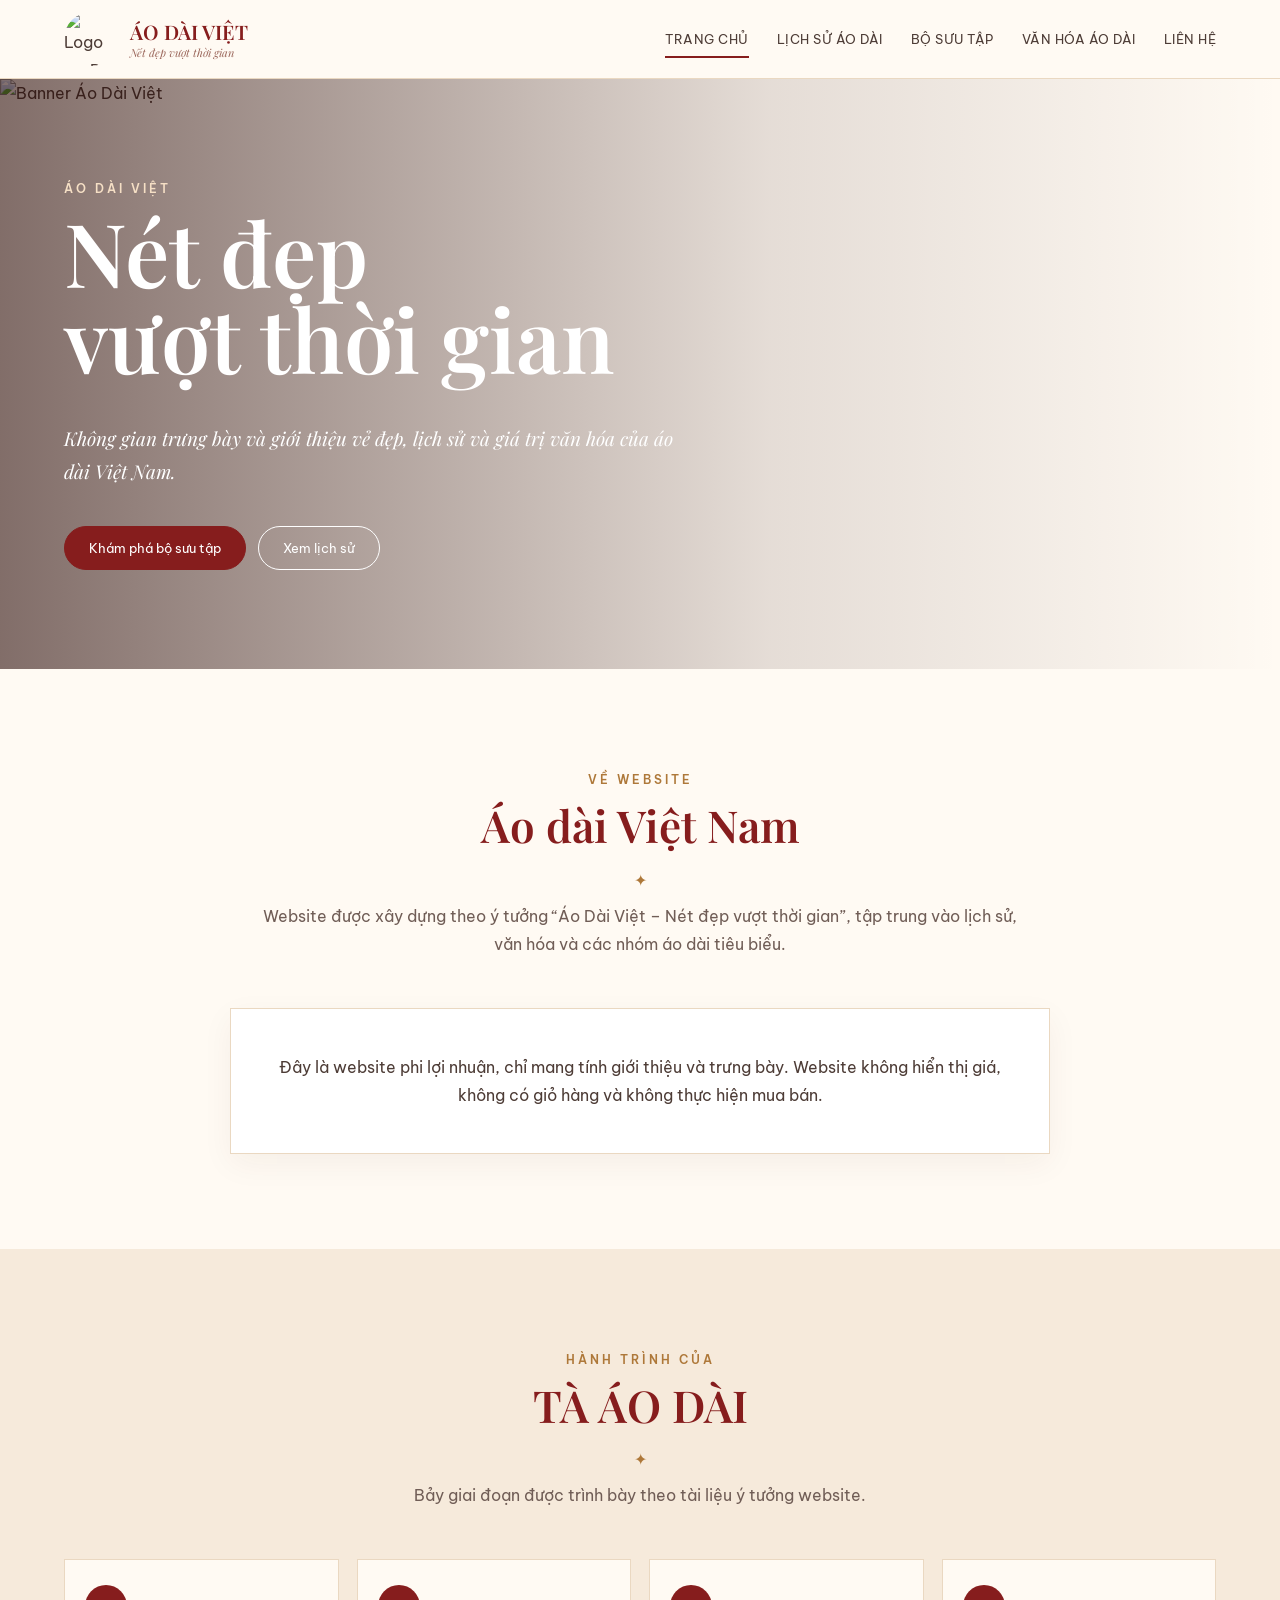
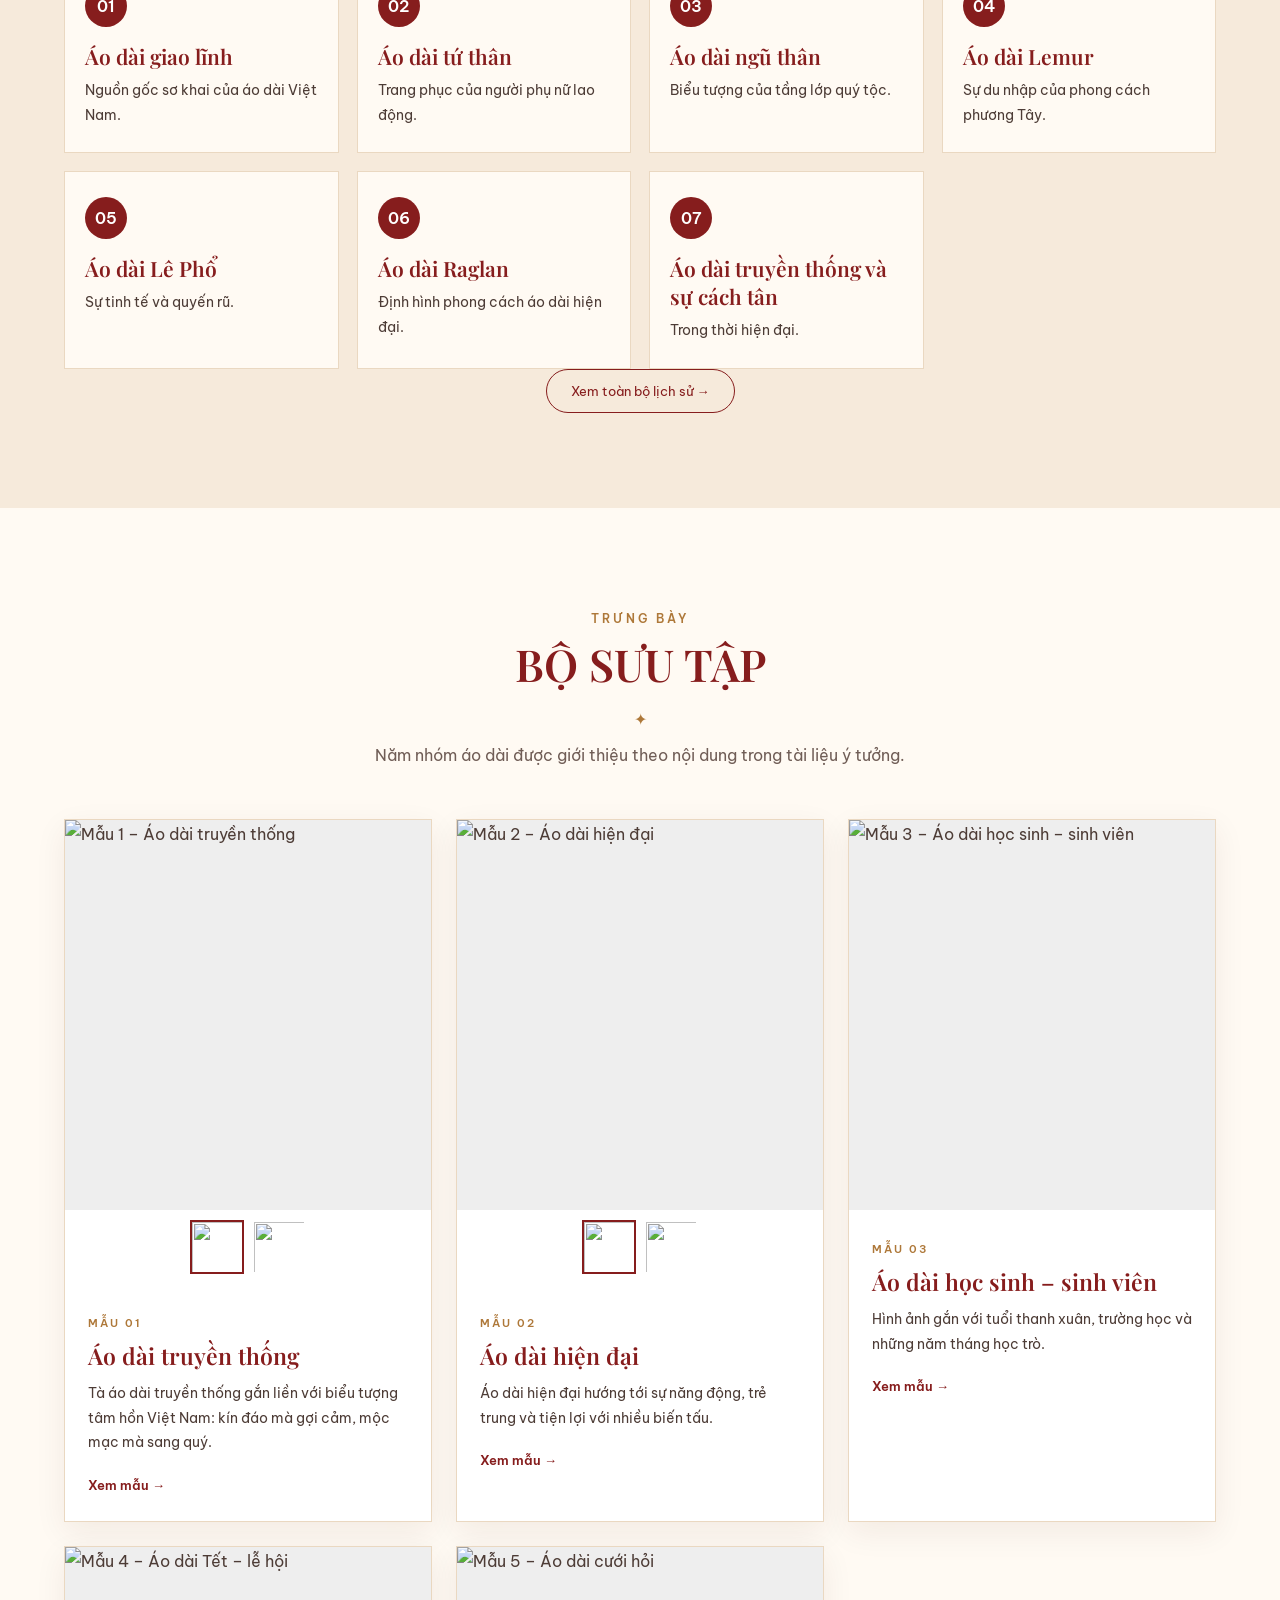
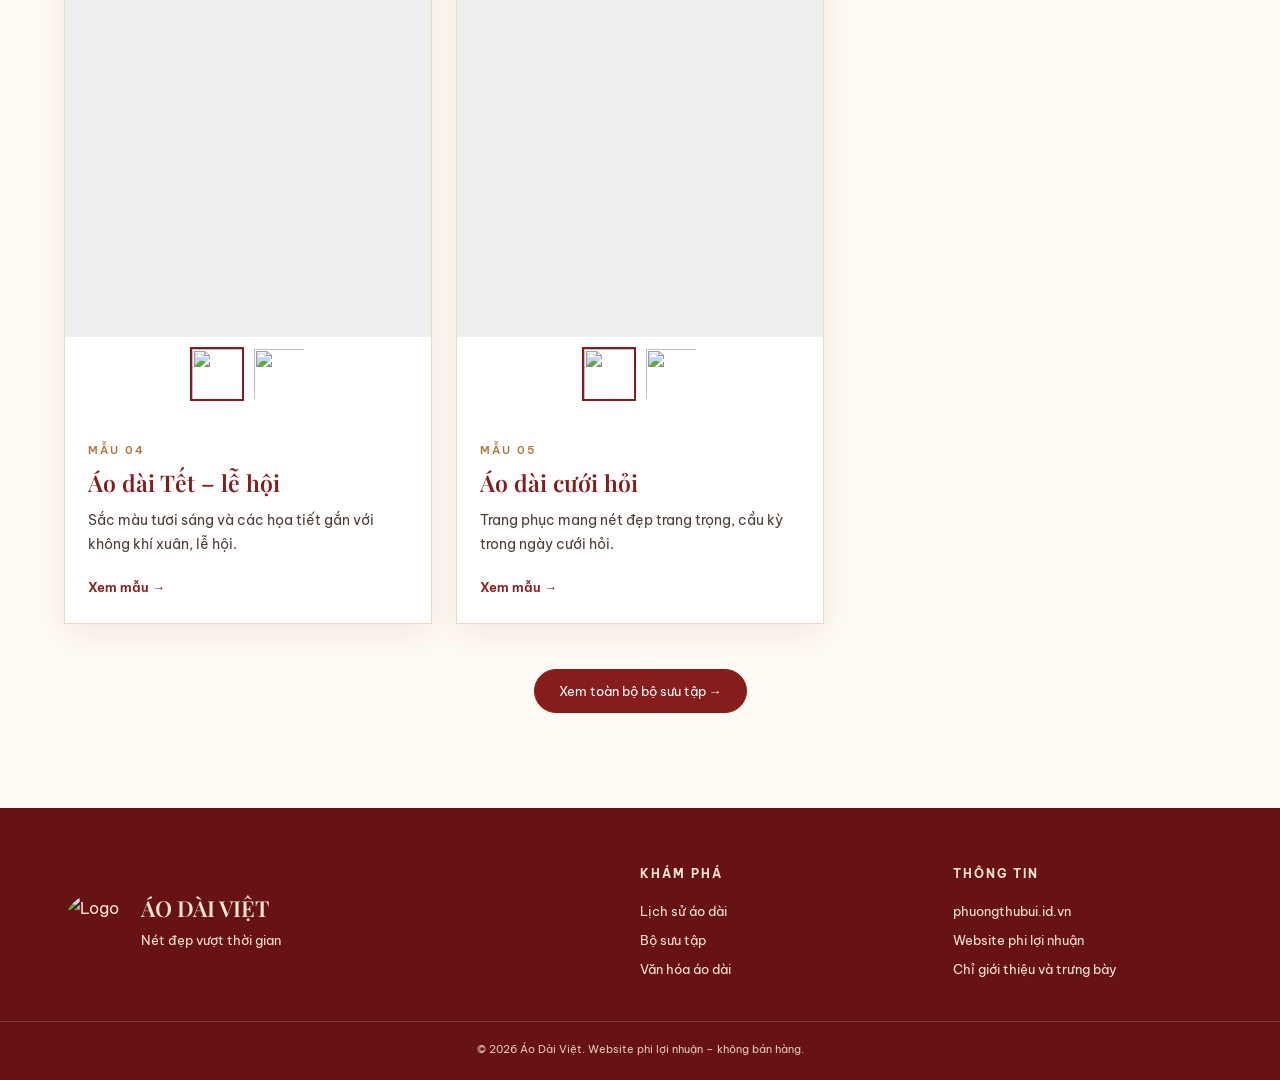
==== index.html @ 0f07a764 "Add files via upload" ====
<!DOCTYPE html>
<html lang="vi">
<head>
<meta charset="UTF-8">
<meta name="viewport" content="width=device-width, initial-scale=1.0">
<meta name="description" content="Áo Dài Việt – Nét đẹp vượt thời gian. Website phi lợi nhuận trưng bày và giới thiệu áo dài Việt Nam.">
<title>Áo Dài Việt – Nét đẹp vượt thời gian</title>
<link rel="preconnect" href="https://fonts.googleapis.com">
<link rel="preconnect" href="https://fonts.gstatic.com" crossorigin>
<link href="https://fonts.googleapis.com/css2?family=Be+Vietnam+Pro:wght@300;400;500;600;700&family=Playfair+Display:wght@500;600;700&display=swap" rel="stylesheet">
<link rel="stylesheet" href="style.css">
</head>
<body>
<header class="site-header">
  <div class="container header-inner">
    <a class="brand" href="index.html"><img src="img/logo.png" alt="Logo Áo Dài Việt"><span><b>ÁO DÀI VIỆT</b><small>Nét đẹp vượt thời gian</small></span></a>
    <button class="menu-toggle" aria-label="Mở menu" aria-expanded="false">☰</button>
    <nav class="nav">
      <a class="active" href="index.html">Trang chủ</a>
      <a href="lich-su.html">Lịch sử áo dài</a>
      <a href="bo-suu-tap.html">Bộ sưu tập</a>
      <a href="van-hoa.html">Văn hóa áo dài</a>
      <a href="lien-he.html">Liên hệ</a>
    </nav>
  </div>
</header>

<main>
<section class="hero">
  <img src="img/banner.png" alt="Banner Áo Dài Việt">
  <div class="hero-shade"></div>
  <div class="hero-content container">
    <span class="eyebrow light">ÁO DÀI VIỆT</span>
    <h1>Nét đẹp<br>vượt thời gian</h1>
    <p>Không gian trưng bày và giới thiệu vẻ đẹp, lịch sử và giá trị văn hóa của áo dài Việt Nam.</p>
    <div class="hero-actions"><a class="btn btn-red" href="bo-suu-tap.html">Khám phá bộ sưu tập</a><a class="btn btn-outline" href="lich-su.html">Xem lịch sử</a></div>
  </div>
</section>

<section class="intro section">
  <div class="section-head">
    <span class="eyebrow">VỀ WEBSITE</span>
    <h2>Áo dài Việt Nam</h2>
    <div class="ornament">✦</div>
    <p>Website được xây dựng theo ý tưởng “Áo Dài Việt – Nét đẹp vượt thời gian”, tập trung vào lịch sử, văn hóa và các nhóm áo dài tiêu biểu.</p>
  </div>
  <div class="intro-box container narrow">
    <p>Đây là website phi lợi nhuận, chỉ mang tính giới thiệu và trưng bày. Website không hiển thị giá, không có giỏ hàng và không thực hiện mua bán.</p>
  </div>
</section>

<section class="history-preview section alt">
  <div class="section-head">
    <span class="eyebrow">HÀNH TRÌNH CỦA</span>
    <h2>TÀ ÁO DÀI</h2>
    <div class="ornament">✦</div>
    <p>Bảy giai đoạn được trình bày theo tài liệu ý tưởng website.</p>
  </div>
  <div class="timeline-grid container">
    <article><span>01</span><h3>Áo dài giao lĩnh</h3><p>Nguồn gốc sơ khai của áo dài Việt Nam.</p></article>
    <article><span>02</span><h3>Áo dài tứ thân</h3><p>Trang phục của người phụ nữ lao động.</p></article>
    <article><span>03</span><h3>Áo dài ngũ thân</h3><p>Biểu tượng của tầng lớp quý tộc.</p></article>
    <article><span>04</span><h3>Áo dài Lemur</h3><p>Sự du nhập của phong cách phương Tây.</p></article>
    <article><span>05</span><h3>Áo dài Lê Phổ</h3><p>Sự tinh tế và quyến rũ.</p></article>
    <article><span>06</span><h3>Áo dài Raglan</h3><p>Định hình phong cách áo dài hiện đại.</p></article>
    <article><span>07</span><h3>Áo dài truyền thống và sự cách tân</h3><p>Trong thời hiện đại.</p></article>
  </div>
  <div class="center"><a class="btn" href="lich-su.html">Xem toàn bộ lịch sử →</a></div>
</section>

<section class="collection section">
  <div class="section-head">
    <span class="eyebrow">TRƯNG BÀY</span>
    <h2>BỘ SƯU TẬP</h2>
    <div class="ornament">✦</div>
    <p>Năm nhóm áo dài được giới thiệu theo nội dung trong tài liệu ý tưởng.</p>
  </div>
  <div class="product-grid container">
    <article class="product-card">
      <div class="product-gallery"><img id="p1" src="img/mau-1.png" alt="Mẫu 1 – Áo dài truyền thống"><div class="thumbs"><img class="selected" src="img/mau-1.png" data-target="p1"><img src="img/mau-2.png" data-target="p1"></div></div>
      <div class="product-body"><span>MẪU 01</span><h3>Áo dài truyền thống</h3><p>Tà áo dài truyền thống gắn liền với biểu tượng tâm hồn Việt Nam: kín đáo mà gợi cảm, mộc mạc mà sang quý.</p><a href="bo-suu-tap.html#truyen-thong">Xem mẫu →</a></div>
    </article>
    <article class="product-card">
      <div class="product-gallery"><img id="p2" src="img/mau-3.png" alt="Mẫu 2 – Áo dài hiện đại"><div class="thumbs"><img class="selected" src="img/mau-3.png" data-target="p2"><img src="img/mau-4.png" data-target="p2"></div></div>
      <div class="product-body"><span>MẪU 02</span><h3>Áo dài hiện đại</h3><p>Áo dài hiện đại hướng tới sự năng động, trẻ trung và tiện lợi với nhiều biến tấu.</p><a href="bo-suu-tap.html#hien-dai">Xem mẫu →</a></div>
    </article>
    <article class="product-card">
      <div class="product-gallery"><img id="p3" src="img/mau-5.png" alt="Mẫu 3 – Áo dài học sinh – sinh viên"></div>
      <div class="product-body"><span>MẪU 03</span><h3>Áo dài học sinh – sinh viên</h3><p>Hình ảnh gắn với tuổi thanh xuân, trường học và những năm tháng học trò.</p><a href="bo-suu-tap.html#hoc-sinh">Xem mẫu →</a></div>
    </article>
    <article class="product-card">
      <div class="product-gallery"><img id="p4" src="img/mau-6.png" alt="Mẫu 4 – Áo dài Tết – lễ hội"><div class="thumbs"><img class="selected" src="img/mau-6.png" data-target="p4"><img src="img/mau-7.png" data-target="p4"></div></div>
      <div class="product-body"><span>MẪU 04</span><h3>Áo dài Tết – lễ hội</h3><p>Sắc màu tươi sáng và các họa tiết gắn với không khí xuân, lễ hội.</p><a href="bo-suu-tap.html#tet-le-hoi">Xem mẫu →</a></div>
    </article>
    <article class="product-card">
      <div class="product-gallery"><img id="p5" src="img/mau-8.png" alt="Mẫu 5 – Áo dài cưới hỏi"><div class="thumbs"><img class="selected" src="img/mau-8.png" data-target="p5"><img src="img/mau-9.png" data-target="p5"></div></div>
      <div class="product-body"><span>MẪU 05</span><h3>Áo dài cưới hỏi</h3><p>Trang phục mang nét đẹp trang trọng, cầu kỳ trong ngày cưới hỏi.</p><a href="bo-suu-tap.html#cuoi-hoi">Xem mẫu →</a></div>
    </article>
  </div>
  <div class="center next"><a class="btn btn-red" href="bo-suu-tap.html">Xem toàn bộ bộ sưu tập →</a></div>
</section>
</main>

<footer class="footer">
  <div class="container footer-grid">
    <div class="footer-brand"><img src="img/logo.png" alt="Logo"><div><h3>ÁO DÀI VIỆT</h3><p>Nét đẹp vượt thời gian</p></div></div>
    <div><h4>KHÁM PHÁ</h4><a href="lich-su.html">Lịch sử áo dài</a><a href="bo-suu-tap.html">Bộ sưu tập</a><a href="van-hoa.html">Văn hóa áo dài</a></div>
    <div><h4>THÔNG TIN</h4><p>phuongthubui.id.vn</p><p>Website phi lợi nhuận</p><p>Chỉ giới thiệu và trưng bày</p></div>
  </div>
  <div class="copyright">© <span id="year"></span> Áo Dài Việt. Website phi lợi nhuận – không bán hàng.</div>
</footer>
<script src="script.js"></script>
</body>
</html>
---- style.css ----
:root{--red:#861d1d;--red2:#681313;--cream:#fbf4e9;--paper:#fffaf3;--gold:#ae7839;--text:#4d3c36;--line:#ead8c1}*{box-sizing:border-box}html{scroll-behavior:smooth}body{margin:0;font-family:'Be Vietnam Pro',sans-serif;background:var(--paper);color:var(--text);line-height:1.75}img{max-width:100%;display:block}a{text-decoration:none;color:inherit}.container{width:min(1160px,90%);margin:auto}.narrow{max-width:820px}.center{text-align:center}.site-header{position:sticky;top:0;z-index:100;background:rgba(255,250,243,.97);backdrop-filter:blur(10px);border-bottom:1px solid var(--line)}.header-inner{height:78px;display:flex;align-items:center;justify-content:space-between}.brand{display:flex;align-items:center;gap:12px}.brand img{width:54px;height:54px;border-radius:50%;object-fit:cover}.brand b{display:block;font:600 20px 'Playfair Display',serif;color:var(--red)}.brand small{display:block;color:#9b675b;font:italic 11px 'Playfair Display',serif}.nav{display:flex;gap:28px;align-items:center}.nav a{font-size:13px;text-transform:uppercase;letter-spacing:.5px;padding:26px 0;position:relative}.nav a:after{content:'';position:absolute;left:0;right:100%;bottom:18px;height:2px;background:var(--red);transition:.25s}.nav a:hover:after,.nav a.active:after{right:0}.menu-toggle{display:none;border:0;background:none;font-size:25px;color:var(--red)}.hero{height:590px;position:relative;overflow:hidden}.hero>img{width:100%;height:100%;object-fit:cover}.hero-shade{position:absolute;inset:0;background:linear-gradient(90deg,rgba(39,8,5,.58),rgba(39,8,5,.12) 60%,transparent)}.hero-content{position:absolute;inset:0;display:flex;flex-direction:column;justify-content:center;color:#fff}.eyebrow{display:inline-block;color:var(--gold);font-size:12px;letter-spacing:3px;font-weight:600}.eyebrow.light{color:#f5dfc5}.hero h1{font:600 clamp(48px,7vw,88px)/.98 'Playfair Display',serif;margin:10px 0 22px;max-width:700px}.hero p{font-family:'Playfair Display',serif;font-style:italic;font-size:19px;max-width:620px}.hero-actions{display:flex;gap:12px;margin-top:18px}.btn{display:inline-block;border:1px solid var(--red);padding:10px 24px;border-radius:30px;color:var(--red);font-size:13px;transition:.25s}.btn:hover{transform:translateY(-2px);box-shadow:0 8px 20px rgba(80,20,10,.12)}.btn-red{background:var(--red);color:#fff}.btn-outline{border-color:#fff;color:#fff}.section{padding:95px 0}.section.alt{background:#f6eadb}.section-head{text-align:center;max-width:780px;margin:0 auto 50px}.section-head h2,.page-hero h1{font:600 44px/1.15 'Playfair Display',serif;color:var(--red);margin:8px 0 15px}.section-head p{margin:0;color:#705d56}.ornament{color:var(--gold);margin:8px 0}.intro-box{background:#fff;border:1px solid var(--line);padding:28px 35px;text-align:center;box-shadow:0 10px 30px rgba(70,30,10,.05)}.timeline-grid{display:grid;grid-template-columns:repeat(4,1fr);gap:18px}.timeline-grid article{background:var(--paper);border:1px solid var(--line);padding:25px 20px;min-height:190px;transition:.25s}.timeline-grid article:hover{transform:translateY(-5px);box-shadow:0 12px 25px rgba(80,30,10,.09)}.timeline-grid span,.history-number{display:inline-flex;align-items:center;justify-content:center;width:42px;height:42px;border-radius:50%;background:var(--red);color:#fff;font-weight:600}.timeline-grid h3{font:600 21px 'Playfair Display',serif;color:var(--red);margin:15px 0 8px}.timeline-grid p{margin:0;font-size:14px}.product-grid{display:grid;grid-template-columns:repeat(3,1fr);gap:24px}.product-card{background:#fff;border:1px solid var(--line);box-shadow:0 10px 30px rgba(70,30,10,.07);overflow:hidden;transition:.25s}.product-card:hover{transform:translateY(-5px)}.product-gallery{background:#eee}.product-gallery>img{width:100%;height:390px;object-fit:cover}.thumbs{display:flex;gap:8px;padding:10px;justify-content:center;background:#fff}.thumbs img{width:54px;height:54px;object-fit:cover;border:2px solid transparent;cursor:pointer}.thumbs img.selected,.thumbs img:hover{border-color:var(--red)}.product-body{padding:23px}.product-body>span,.product-tag{font-size:11px;letter-spacing:2px;color:var(--gold);font-weight:600}.product-body h3{font:600 23px 'Playfair Display',serif;color:var(--red);margin:5px 0 10px}.product-body p{font-size:14px;margin:0 0 15px}.product-body>a{color:var(--red);font-weight:600;font-size:13px}.next{margin-top:45px}.footer{background:var(--red2);color:#f8e7d2;padding:55px 0 20px}.footer-grid{display:grid;grid-template-columns:2fr 1fr 1fr;gap:50px}.footer-brand{display:flex;gap:15px;align-items:center}.footer-brand img{width:62px;height:62px;border-radius:50%}.footer h3{font:600 22px 'Playfair Display',serif;margin:0}.footer h4{font-size:12px;letter-spacing:2px;margin-top:0}.footer a,.footer p{display:block;font-size:13px;margin:6px 0}.copyright{text-align:center;border-top:1px solid rgba(255,255,255,.18);margin-top:35px;padding-top:18px;font-size:11px;opacity:.85}.page-hero{background:linear-gradient(120deg,#f6eadb,#fffaf3);padding:80px 0}.page-hero p{max-width:700px}.history-full{background:#fbf4e9}.timeline-full{position:relative}.timeline-full:before{content:'';position:absolute;left:21px;top:0;bottom:0;width:1px;background:#d9b98d}.timeline-full article{position:relative;display:grid;grid-template-columns:55px 1fr;gap:25px;margin-bottom:55px}.timeline-full h2{font:600 30px/1.25 'Playfair Display',serif;color:var(--red);margin:0 0 15px}.timeline-full p{margin:0 0 15px}.detail-product{display:grid;grid-template-columns:45% 55%;background:#fff;border:1px solid var(--line);margin-bottom:35px;box-shadow:0 10px 30px rgba(70,30,10,.06)}.detail-images{padding:22px}.detail-images .product-gallery>img{height:520px}.detail-copy{padding:38px 40px}.detail-copy h2{font:600 34px 'Playfair Display',serif;color:var(--red);margin:5px 0 15px}.detail-copy h4{color:var(--gold);margin:25px 0 8px}.detail-copy ul{padding-left:20px}.culture-grid{display:grid;grid-template-columns:repeat(3,1fr);gap:22px}.culture-grid article,.info-box{background:#fff;border:1px solid var(--line);padding:28px;box-shadow:0 8px 25px rgba(70,30,10,.05)}.culture-grid h3{font:600 23px 'Playfair Display',serif;color:var(--red);margin-top:0}.contact-grid{display:grid;grid-template-columns:1fr 1fr;gap:25px}.contact-form{display:grid;gap:14px}.contact-form input,.contact-form textarea{width:100%;border:1px solid #dcc6aa;padding:13px 15px;font:inherit;background:#fffaf3}.contact-form textarea{min-height:150px;resize:vertical}.notice{margin-top:15px;padding:12px 15px;background:#f6eadb;border-left:3px solid var(--gold);font-size:13px}
@media(max-width:900px){.nav{gap:14px}.nav a{font-size:11px}.timeline-grid{grid-template-columns:repeat(2,1fr)}.product-grid{grid-template-columns:repeat(2,1fr)}.detail-product{grid-template-columns:1fr}.culture-grid{grid-template-columns:repeat(2,1fr)}.footer-grid{grid-template-columns:1fr 1fr}}
@media(max-width:680px){.header-inner{height:68px}.brand img{width:46px;height:46px}.brand b{font-size:16px}.brand small{font-size:9px}.menu-toggle{display:block}.nav{display:none;position:absolute;top:68px;left:0;right:0;background:var(--paper);padding:10px 5%;border-bottom:1px solid var(--line);flex-direction:column;align-items:flex-start;gap:0}.nav.open{display:flex}.nav a{width:100%;padding:10px 0}.nav a:after{bottom:5px}.hero{height:510px}.hero-content{padding:0 5%}.hero h1{font-size:54px}.hero p{font-size:16px}.hero-actions{flex-wrap:wrap}.section{padding:70px 0}.section-head h2,.page-hero h1{font-size:34px}.timeline-grid,.product-grid,.culture-grid,.contact-grid{grid-template-columns:1fr}.timeline-full:before{display:none}.timeline-full article{grid-template-columns:1fr;gap:15px}.timeline-full h2{font-size:26px}.detail-copy{padding:28px}.detail-images .product-gallery>img{height:430px}.footer-grid{grid-template-columns:1fr;text-align:center}.footer-brand{justify-content:center}.footer a,.footer p{margin:4px 0}.product-gallery>img{height:430px}}
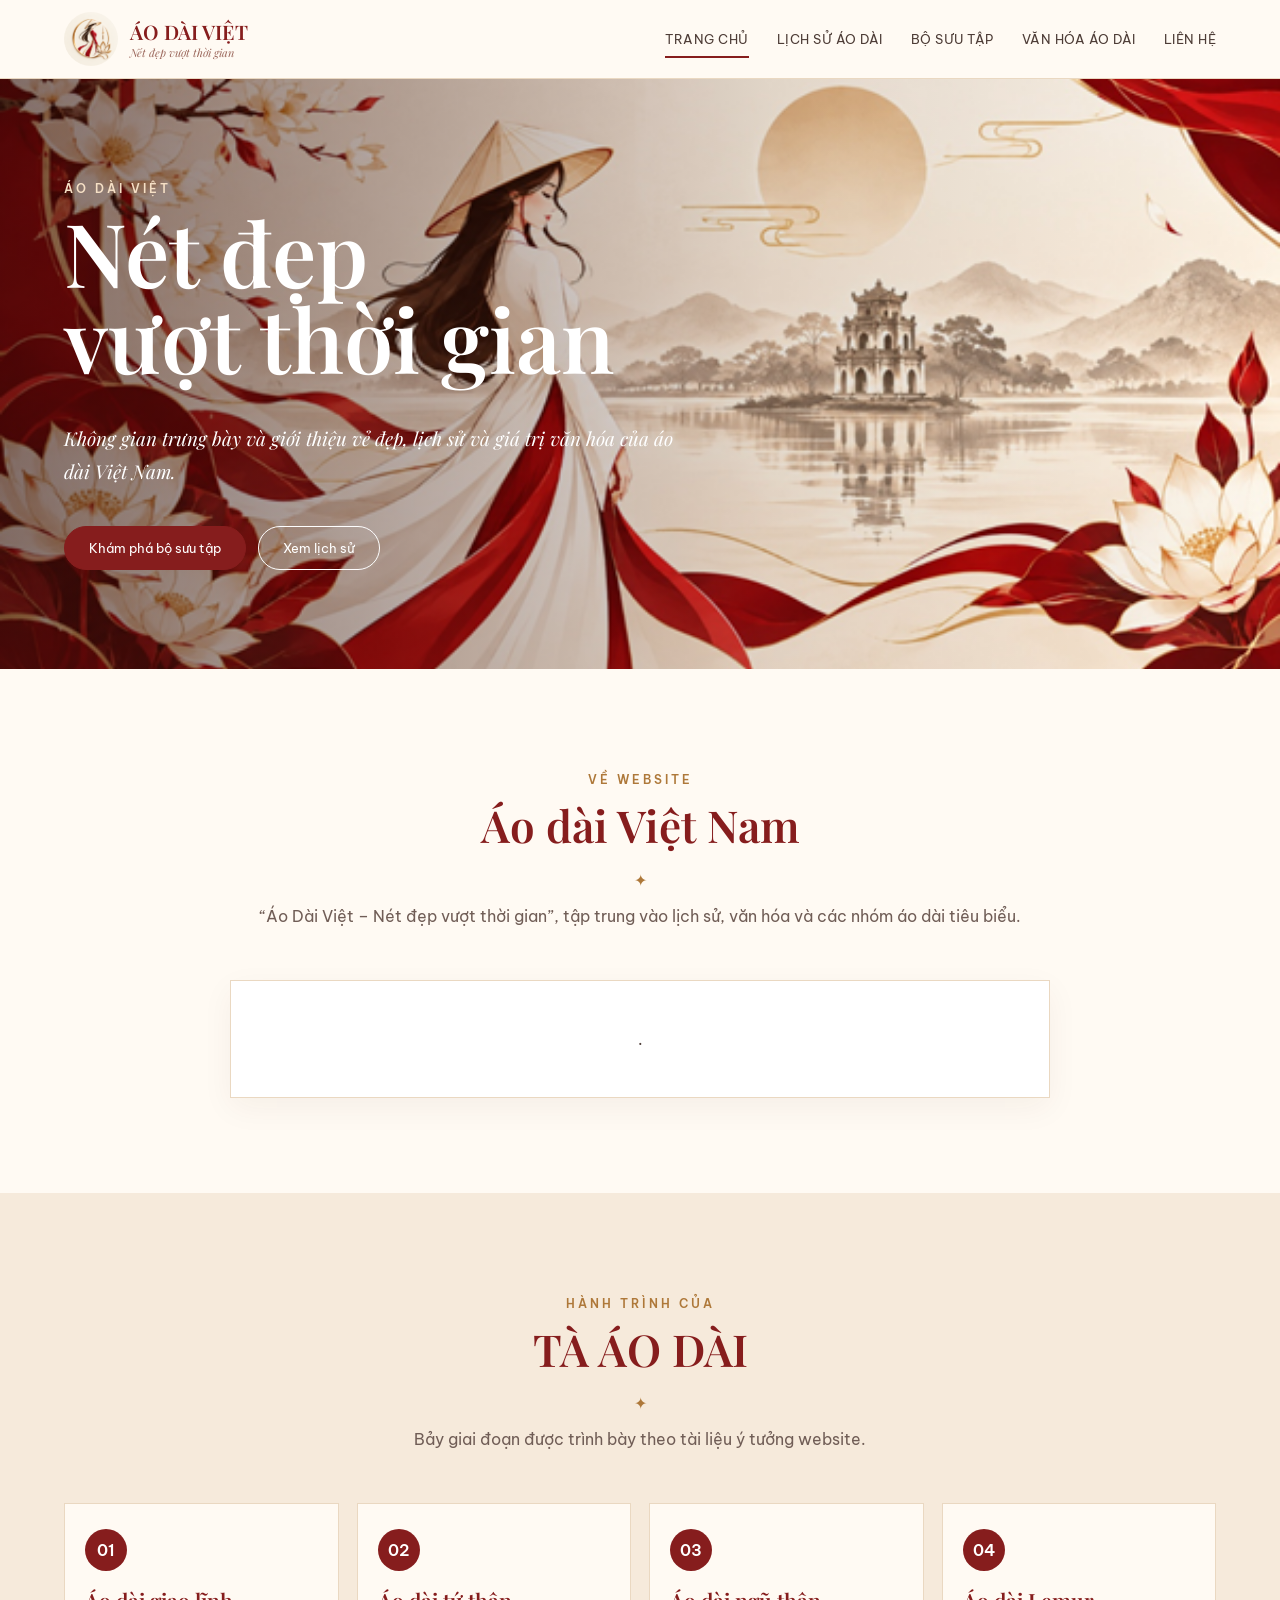
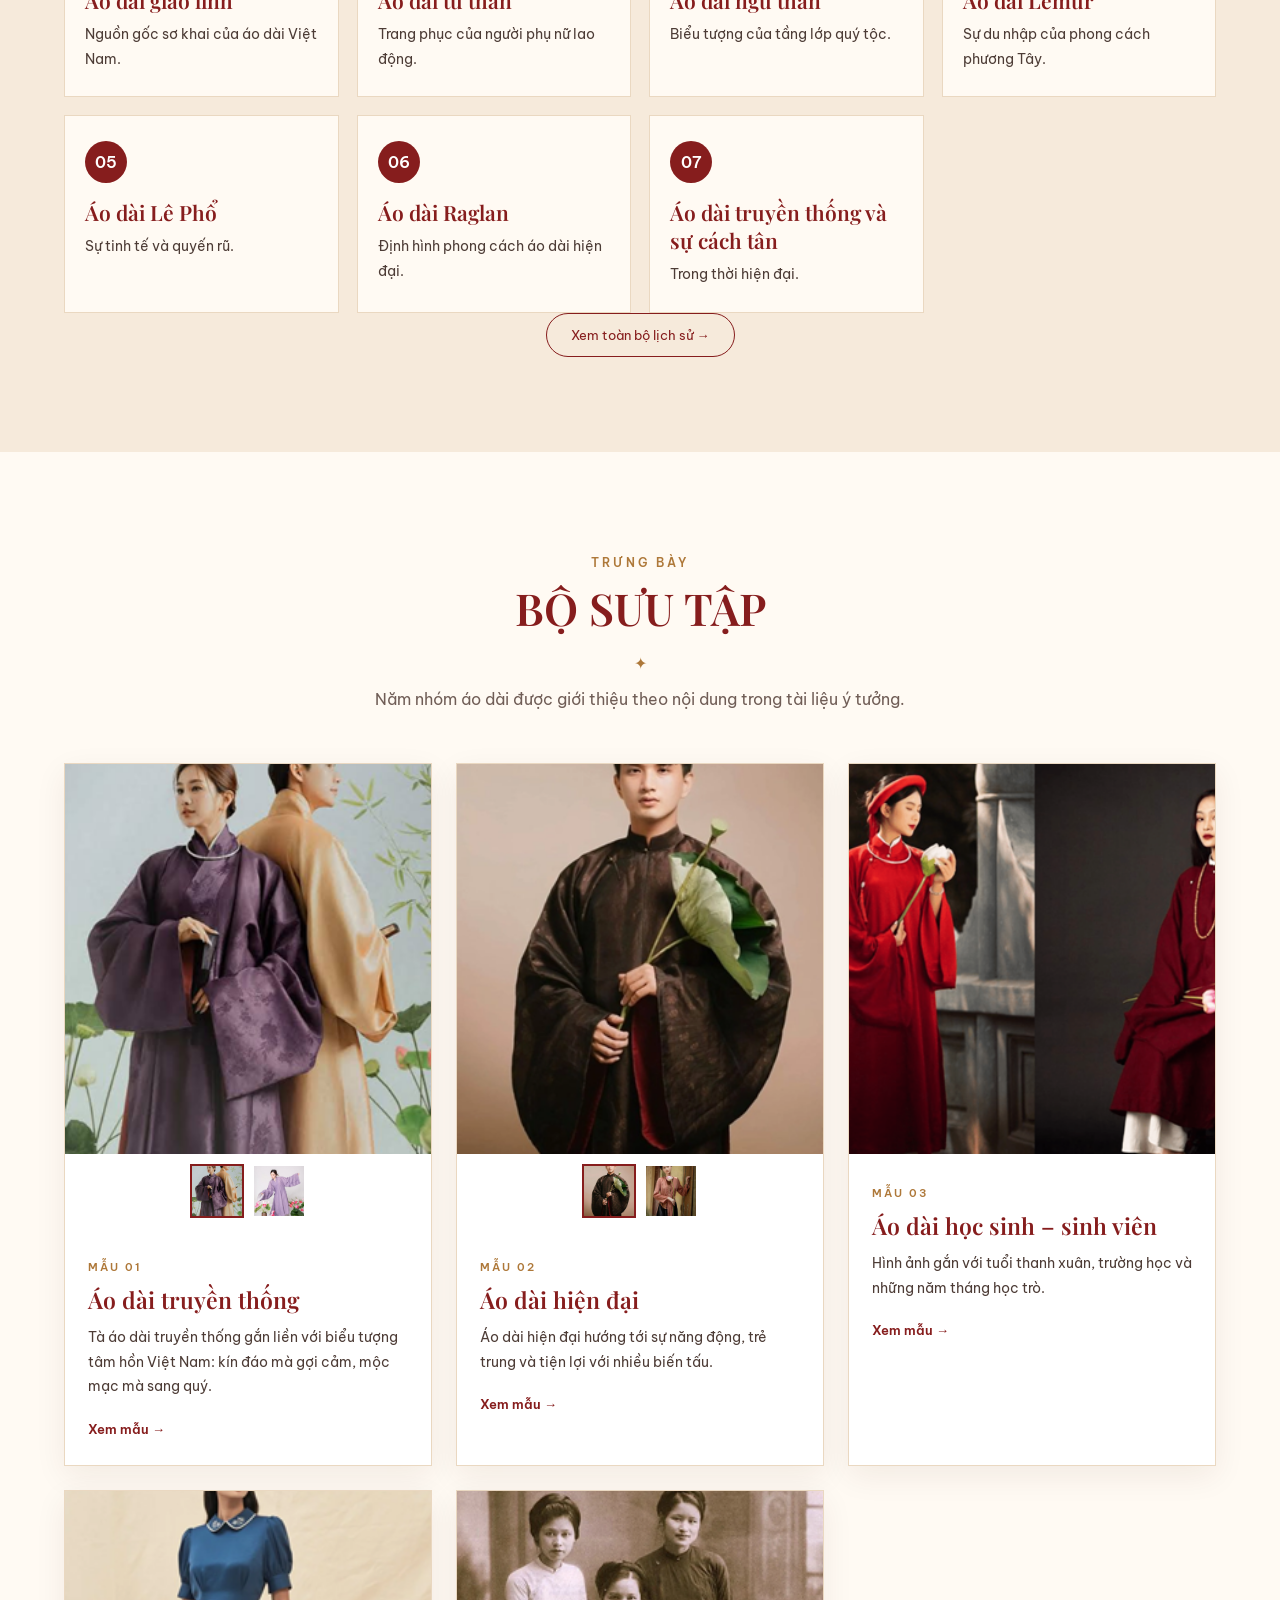
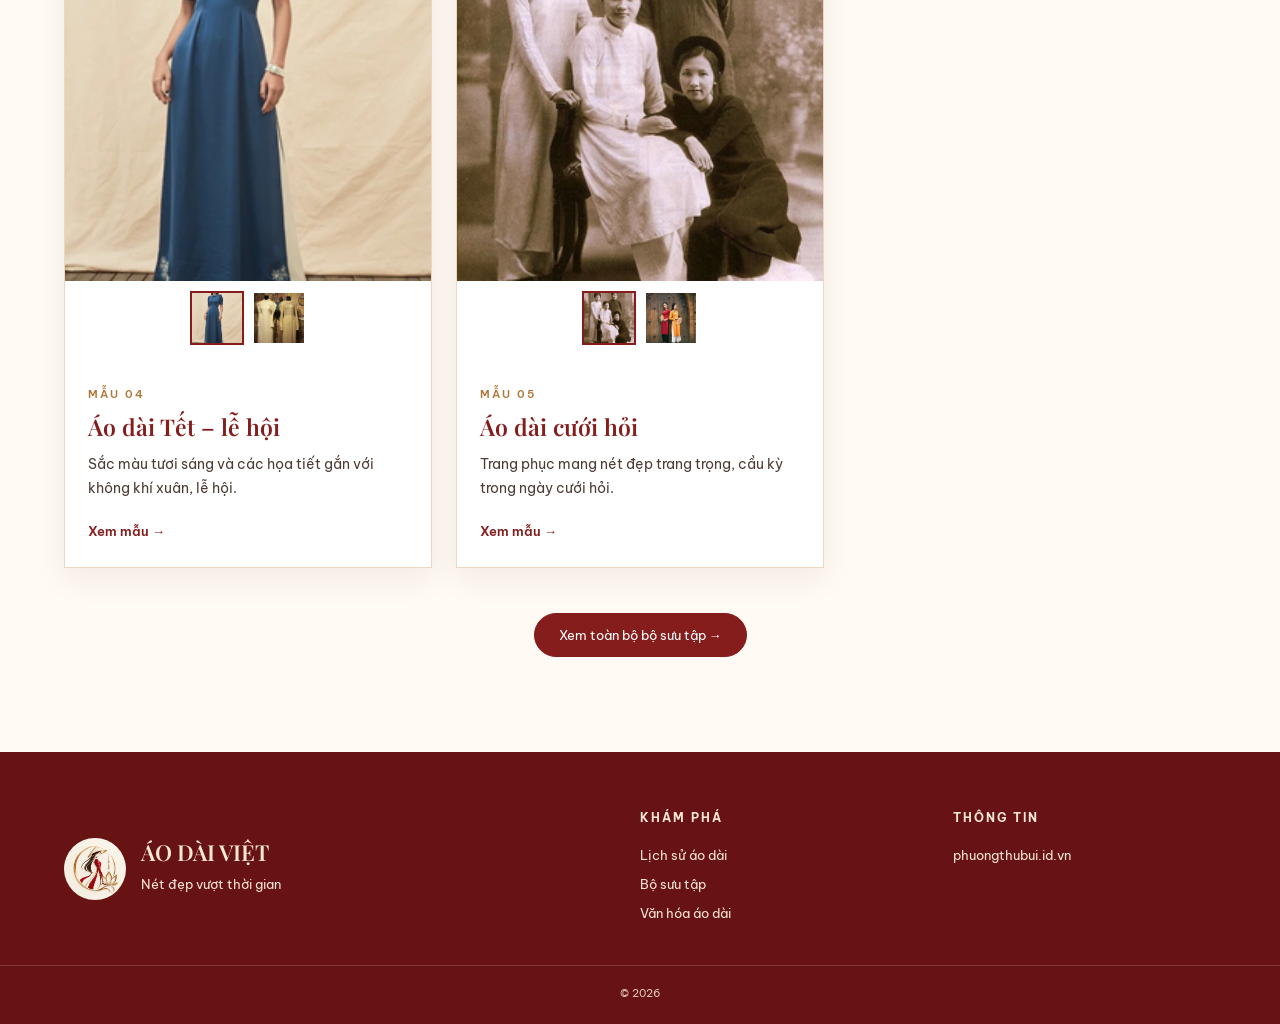
==== commit be47972e: "Update index.html" ====
--- a/index.html
+++ b/index.html
@@ -42,10 +42,10 @@
     <span class="eyebrow">VỀ WEBSITE</span>
     <h2>Áo dài Việt Nam</h2>
     <div class="ornament">✦</div>
-    <p>Website được xây dựng theo ý tưởng “Áo Dài Việt – Nét đẹp vượt thời gian”, tập trung vào lịch sử, văn hóa và các nhóm áo dài tiêu biểu.</p>
+    <p>“Áo Dài Việt – Nét đẹp vượt thời gian”, tập trung vào lịch sử, văn hóa và các nhóm áo dài tiêu biểu.</p>
   </div>
   <div class="intro-box container narrow">
-    <p>Đây là website phi lợi nhuận, chỉ mang tính giới thiệu và trưng bày. Website không hiển thị giá, không có giỏ hàng và không thực hiện mua bán.</p>
+    <p>.</p>
   </div>
 </section>
 
@@ -105,9 +105,9 @@
   <div class="container footer-grid">
     <div class="footer-brand"><img src="img/logo.png" alt="Logo"><div><h3>ÁO DÀI VIỆT</h3><p>Nét đẹp vượt thời gian</p></div></div>
     <div><h4>KHÁM PHÁ</h4><a href="lich-su.html">Lịch sử áo dài</a><a href="bo-suu-tap.html">Bộ sưu tập</a><a href="van-hoa.html">Văn hóa áo dài</a></div>
-    <div><h4>THÔNG TIN</h4><p>phuongthubui.id.vn</p><p>Website phi lợi nhuận</p><p>Chỉ giới thiệu và trưng bày</p></div>
+    <div><h4>THÔNG TIN</h4><p>phuongthubui.id.vn</p><p></p><p></p></div>
   </div>
-  <div class="copyright">© <span id="year"></span> Áo Dài Việt. Website phi lợi nhuận – không bán hàng.</div>
+  <div class="copyright">© <span id="year"></span> </div>
 </footer>
 <script src="script.js"></script>
 </body>
